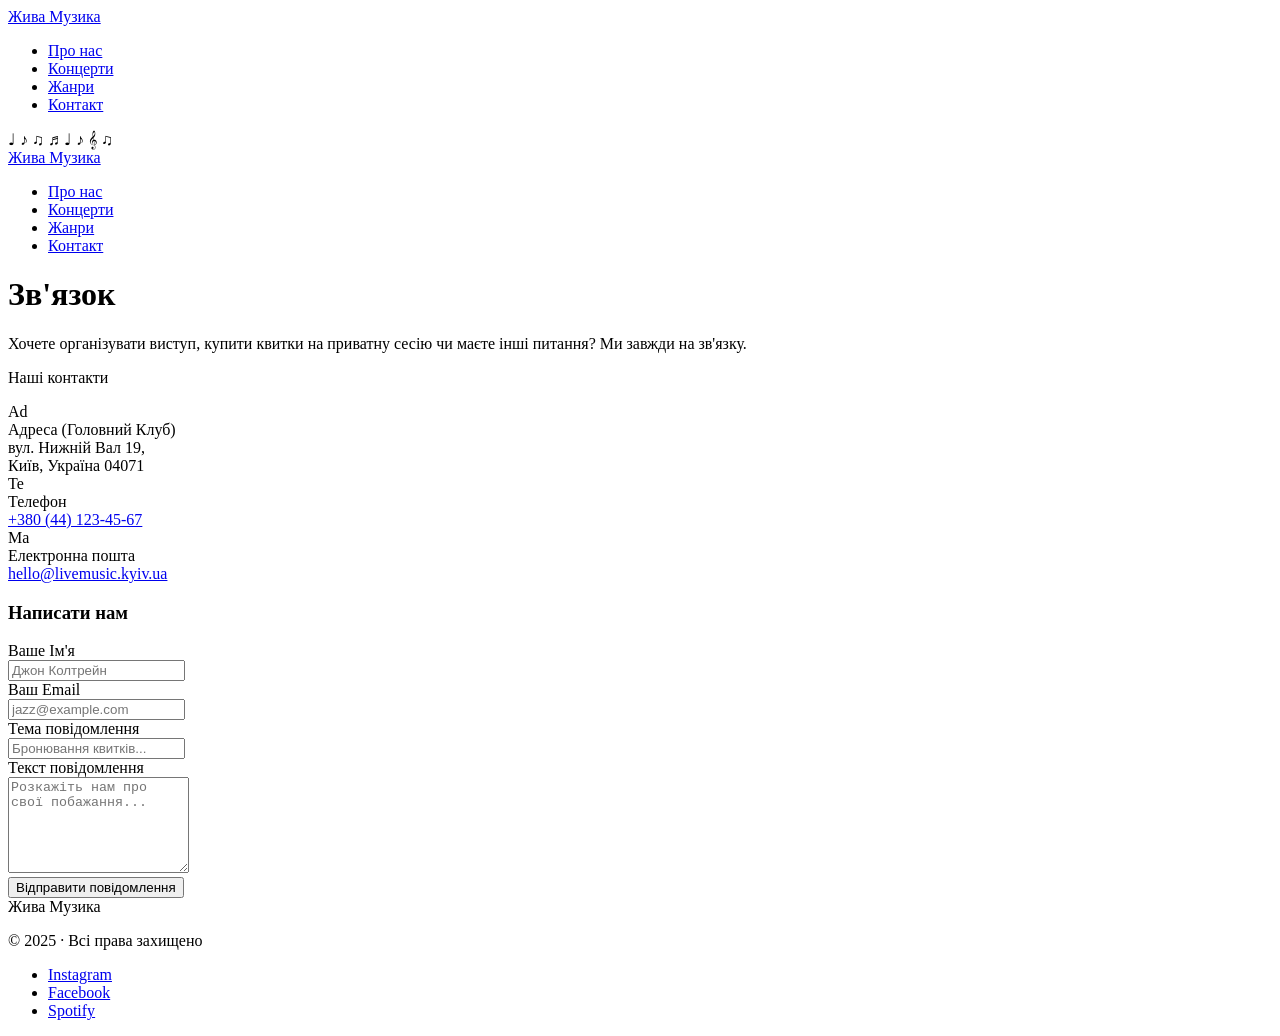
==== about.html @ 717105fa "Create about.html" ====
<!DOCTYPE html>
<html lang="uk">
<head>
  <meta charset="UTF-8" />
  <meta name="viewport" content="width=device-width, initial-scale=1.0" />
  <title>Контакти — Жива Музика</title>
  
  <link rel="preconnect" href="https://fonts.googleapis.com" />
  <link rel="preconnect" href="https://fonts.gstatic.com" crossorigin />
  <link href="https://fonts.googleapis.com/css2?family=Cormorant+Garamond:ital,wght@0,300;0,400;0,600;1,300;1,400&family=Montserrat:wght@200;300;400&display=swap" rel="stylesheet" />
  <link rel="stylesheed" href="style1.css">

</head>
<body>

  <!-- NAV -->
<nav>
  <a href="index.html" class="nav-logo">Жива Музика</a>
  <ul class="nav-links">
    <li><a href="#about-section">Про нас</a></li>
    <li><a href="#events-section">Концерти</a></li>
    <li><a href="genres.html">Жанри</a></li>
    <li><a href="about.html">Контакт</a></li>
  </ul>
</nav>
  
  <!-- Floating music notes -->
  <div class="float-notes" aria-hidden="true">
    <span class="note">♩</span>
    <span class="note">♪</span>
    <span class="note">♫</span>
    <span class="note">♬</span>
    <span class="note">♩</span>
    <span class="note">♪</span>
    <span class="note">𝄞</span>
    <span class="note">♫</span>
  </div>

  <!-- Animated background grid -->
  <div class="bg-grid" aria-hidden="true"></div>
  <div class="vignette" aria-hidden="true"></div>

  <!-- НАВІГАЦІЯ -->
  <nav>
    <a href="index.html" class="nav-logo">Жива Музика</a>
    <ul class="nav-links">
      <li><a href="index.html#about-section">Про нас</a></li>
      <li><a href="index.html#events-section">Концерти</a></li>
      <li><a href="index.html#genres-section">Жанри</a></li>
      <li><a href="contact.html" class="active">Контакт</a></li>
    </ul>
  </nav>

  <!-- PAGE HEADER -->
  <header class="page-header">
    <div class="orb orb-1" aria-hidden="true"></div>
    <div class="orb orb-2" aria-hidden="true"></div>
    <div class="orb orb-3" aria-hidden="true"></div>
    <div class="header-line" aria-hidden="true"></div>
    <div class="header-line" aria-hidden="true"></div>
    <h1 class="page-title">Зв'язок</h1>
    <p class="page-subtitle">Хочете організувати виступ, купити квитки на приватну сесію чи маєте інші питання? Ми завжди на зв'язку.</p>
  </header>

  <!-- MAIN -->
  <main>
    <div class="contact-container">

      <!-- LEFT: Info -->
      <div class="contact-info">
        <p class="section-label">Наші контакти</p>

        <!-- Waveform decoration -->
        <div class="waveform" aria-hidden="true">
          <div class="wave-bar"></div><div class="wave-bar"></div>
          <div class="wave-bar"></div><div class="wave-bar"></div>
          <div class="wave-bar"></div><div class="wave-bar"></div>
          <div class="wave-bar"></div><div class="wave-bar"></div>
          <div class="wave-bar"></div><div class="wave-bar"></div>
        </div>

        <div class="info-card">
          <div class="shimmer" aria-hidden="true"></div>
          <div class="info-icon">Ad</div>
          <div class="info-title">Адреса (Головний Клуб)</div>
          <div class="info-text">вул. Нижній Вал 19,<br>Київ, Україна 04071</div>
        </div>

        <div class="info-card">
          <div class="shimmer" aria-hidden="true"></div>
          <div class="info-icon">Te</div>
          <div class="info-title">Телефон</div>
          <div class="info-text"><a href="tel:+380441234567">+380 (44) 123-45-67</a></div>
        </div>

        <div class="info-card">
          <div class="shimmer" aria-hidden="true"></div>
          <div class="info-icon">Ma</div>
          <div class="info-title">Електронна пошта</div>
          <div class="info-text"><a href="mailto:hello@livemusic.kyiv.ua">hello@livemusic.kyiv.ua</a></div>
        </div>
      </div>

      <!-- RIGHT: Form -->
      <div class="contact-form">
        <h3>Написати нам</h3>

        <form action="#" method="POST">
          <div class="form-group">
            <label for="name">Ваше Ім'я</label>
            <div class="input-wrap">
              <input type="text" id="name" name="name" placeholder="Джон Колтрейн" required />
            </div>
          </div>

          <div class="form-group">
            <label for="email">Ваш Email</label>
            <div class="input-wrap">
              <input type="email" id="email" name="email" placeholder="jazz@example.com" required />
            </div>
          </div>

          <div class="form-group">
            <label for="subject">Тема повідомлення</label>
            <div class="input-wrap">
              <input type="text" id="subject" name="subject" placeholder="Бронювання квитків..." required />
            </div>
          </div>

          <div class="form-group">
            <label for="message">Текст повідомлення</label>
            <div class="input-wrap">
              <textarea id="message" name="message" rows="6" placeholder="Розкажіть нам про свої побажання..." required></textarea>
            </div>
          </div>

          <button type="submit" class="btn-submit">
            <span>Відправити повідомлення</span>
          </button>
        </form>
      </div>

    </div>
  </main>

  <!-- FOOTER -->
  <footer>
    <span class="footer-logo">Жива Музика</span>
    <p class="footer-copy">© 2025 · Всі права захищено</p>
    <ul class="footer-links">
      <li><a href="#">Instagram</a></li>
      <li><a href="#">Facebook</a></li>
      <li><a href="#">Spotify</a></li>
    </ul>
  </footer>

</body>
</html>
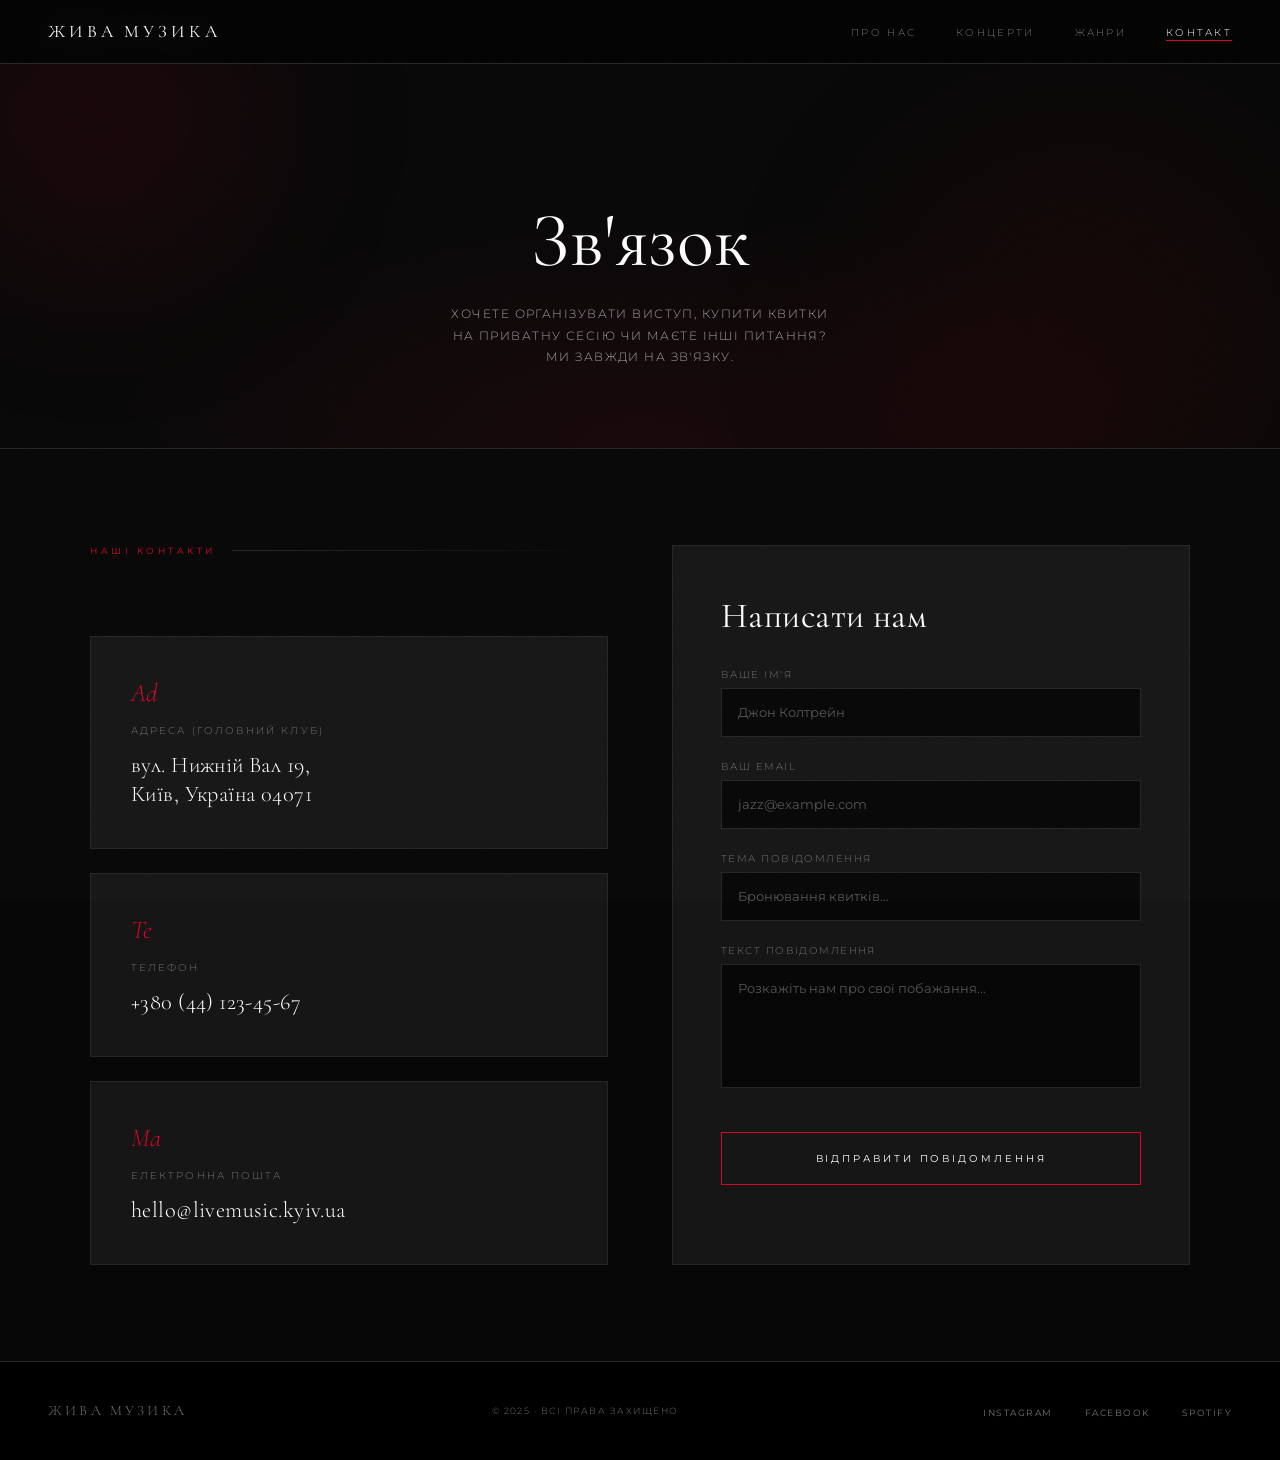
==== commit 53b323ab: "Update about.html" ====
--- a/about.html
+++ b/about.html
@@ -9,7 +9,7 @@
   <link rel="preconnect" href="https://fonts.googleapis.com" />
   <link rel="preconnect" href="https://fonts.gstatic.com" crossorigin />
   <link href="https://fonts.googleapis.com/css2?family=Cormorant+Garamond:ital,wght@0,300;0,400;0,600;1,300;1,400&family=Montserrat:wght@200;300;400&display=swap" rel="stylesheet" />
-  <link rel="stylesheed" href="style1.css">
+  <link rel="stylesheet" href="style1.css">
 
 </head>
 <body>
--- a/style1.css
+++ b/style1.css
@@ -0,0 +1,188 @@
+ :root {
+      /* СПІЛЬНІ ТЕМНІ ТА ЧЕРВОНІ КОЛЬОРИ (як на головній) */
+      --bg:      #070707;
+      --surface: #111111;
+      --card:    #161616;
+      --border:  #262626;
+      --muted:   #737373;
+      --soft:    #a3a3a3;
+      --text:    #d4d4d4;
+      --bright:  #ffffff;
+      
+      --accent:  #d90429; 
+      --accent2: #ef233c; 
+      --gold:    #8b0000; 
+    }
+ 
+    *, *::before, *::after { box-sizing: border-box; margin: 0; padding: 0; }
+    html { scroll-behavior: smooth; }
+ 
+    body {
+      background: var(--bg);
+      color: var(--text);
+      font-family: 'Montserrat', sans-serif;
+      font-weight: 300;
+      font-size: 14px;
+      letter-spacing: 0.03em;
+      overflow-x: hidden;
+      display: flex;
+      flex-direction: column;
+      min-height: 100vh;
+    }
+ 
+    /* ── FILM GRAIN (Легкий кіно-шум) ── */
+    body::before {
+      content: ''; position: fixed; inset: 0; z-index: 200; pointer-events: none; opacity: 0.035;
+      background-image: url("data:image/svg+xml,%3Csvg viewBox='0 0 200 200' xmlns='http://www.w3.org/2000/svg'%3E%3Cfilter id='n'%3E%3CfeTurbulence type='fractalNoise' baseFrequency='0.9' numOctaves='4' stitchTiles='stitch'/%3E%3C/filter%3E%3Crect width='100%25' height='100%25' filter='url(%23n)'/%3E%3C/svg%3E");
+      background-size: 180px; animation: grain 0.35s steps(1) infinite;
+    }
+    @keyframes grain {
+      0%,100%{background-position:0 0}10%{background-position:-5% -10%}
+      20%{background-position:-15% 5%}30%{background-position:7% -25%}
+      40%{background-position:-5% 25%}50%{background-position:-15% 10%}
+      60%{background-position:15% 0}70%{background-position:0 15%}
+      80%{background-position:3% 35%}90%{background-position:-10% 10%}
+    }
+ 
+    /* ═══ НАВІГАЦІЯ (СПІЛЬНА) ═══ */
+    nav {
+      position: fixed; top: 0; left: 0; right: 0; z-index: 100;
+      display: flex; justify-content: space-between; align-items: center;
+      padding: 1.3rem 3rem; background: rgba(3, 3, 3, 0.85); backdrop-filter: blur(18px);
+      border-bottom: 1px solid var(--border);
+    }
+    .nav-logo {
+      font-family: 'Cormorant Garamond', serif; font-size: 1.1rem; font-weight: 400;
+      letter-spacing: 0.22em; text-transform: uppercase; color: var(--bright); text-decoration: none; position: relative;
+    }
+    .nav-logo::after { content: ''; position: absolute; left: 0; bottom: -3px; width: 0; height: 1px; background: var(--accent); transition: width 0.4s ease; }
+    .nav-logo:hover::after { width: 100%; }
+ 
+    .nav-links { display: flex; gap: 2.5rem; list-style: none; }
+    .nav-links a {
+      text-decoration: none; color: var(--muted); font-size: 0.65rem; letter-spacing: 0.22em; text-transform: uppercase; transition: color 0.3s; position: relative; padding-bottom: 2px;
+    }
+    /* Посилання, що вказує на поточну сторінку (Контакти) */
+    .nav-links a.active { color: var(--bright); }
+    .nav-links a.active::after { width: 100%; }
+    
+    .nav-links a::after { content: ''; position: absolute; left: 0; bottom: 0; width: 0; height: 1px; background: var(--accent); transition: width 0.35s ease; }
+    .nav-links a:hover { color: var(--bright); }
+    .nav-links a:hover::after { width: 100%; }
+ 
+    /* ═══ HEADER СТОРІНКИ ═══ */
+    .page-header {
+      padding: 11rem 3rem 5rem;
+      text-align: center;
+      position: relative;
+      background: radial-gradient(ellipse 60% 80% at 50% 100%, rgba(217, 4, 41, 0.08) 0%, var(--bg) 70%);
+      border-bottom: 1px solid var(--border);
+      overflow: hidden;
+    }
+    
+    /* Декоративні червоні сяйва (Орби) */
+    .orb { position: absolute; border-radius: 50%; filter: blur(90px); pointer-events: none; }
+    .orb-1 { width: 300px; height: 300px; background: rgba(217, 4, 41, 0.1); top: -50px; left: -50px; animation: orbPulse 8s ease-in-out infinite alternate; }
+    .orb-2 { width: 400px; height: 400px; background: rgba(139, 0, 0, 0.1); bottom: -100px; right: 0; animation: orbPulse 10s ease-in-out infinite alternate-reverse; }
+    @keyframes orbPulse { from { transform: scale(1); opacity: 0.7;} to { transform: scale(1.2); opacity: 1;} }
+
+    .page-title {
+      font-family: 'Cormorant Garamond', serif;
+      font-size: clamp(3rem, 6vw, 5rem);
+      font-weight: 400; color: var(--bright);
+      margin-bottom: 1rem; position: relative; z-index: 2;
+    }
+    .page-subtitle {
+      font-size: 0.75rem; letter-spacing: 0.12em; color: var(--soft); text-transform: uppercase;
+      max-width: 400px; margin: 0 auto; line-height: 1.8; position: relative; z-index: 2;
+    }
+
+    /* ═══ ГОЛОВНИЙ БЛОК КОНТАКТІВ ═══ */
+    main { flex: 1; padding: 6rem 3rem; position: relative; z-index: 5; }
+    
+    .contact-container {
+      max-width: 1100px; margin: 0 auto;
+      display: grid; grid-template-columns: 1fr 1fr; gap: 4rem;
+    }
+
+    /* Ліва колонка (Інформація) */
+    .contact-info { display: flex; flex-direction: column; gap: 1.5rem; }
+    
+    .section-label {
+      font-size: 0.58rem; letter-spacing: 0.38em; text-transform: uppercase; color: var(--accent); margin-bottom: 2rem; font-weight: 400; display: flex; align-items: center; gap: 1rem;
+    }
+    .section-label::after { content: ''; flex: 1; height: 1px; background: linear-gradient(to right, var(--border), transparent); }
+
+    .info-card {
+      background: var(--card); padding: 2.5rem; border: 1px solid var(--border);
+      position: relative; overflow: hidden; transition: background 0.3s;
+    }
+    .info-card:hover { background: #160a0b; }
+    .info-card::after {
+      content: ''; position: absolute; left: 0; bottom: 0; width: 0; height: 2px;
+      background: linear-gradient(to right, var(--accent2), var(--accent)); transition: width 0.4s ease;
+    }
+    .info-card:hover::after { width: 100%; }
+
+    .info-icon { font-family: 'Cormorant Garamond', serif; font-size: 1.6rem; font-style: italic; color: var(--accent); margin-bottom: 1rem; }
+    .info-title { font-size: 0.65rem; letter-spacing: 0.2em; text-transform: uppercase; color: var(--muted); margin-bottom: 0.8rem; }
+    .info-text { font-family: 'Cormorant Garamond', serif; font-size: 1.4rem; color: var(--bright); line-height: 1.3; }
+    .info-text a { color: var(--bright); text-decoration: none; transition: color 0.3s; }
+    .info-text a:hover { color: var(--accent2); }
+
+    /* Права колонка (Форма) */
+    .contact-form {
+      background: var(--card); border: 1px solid var(--border); padding: 3rem;
+      position: relative;
+    }
+    
+    .contact-form h3 { font-family: 'Cormorant Garamond', serif; font-size: 2.2rem; font-weight: 400; color: var(--bright); margin-bottom: 2rem; }
+    
+    .form-group { margin-bottom: 1.5rem; position: relative; }
+    .form-group label { display: block; font-size: 0.6rem; letter-spacing: 0.15em; text-transform: uppercase; color: var(--muted); margin-bottom: 0.5rem; }
+    
+    .form-group input, .form-group textarea {
+      width: 100%; background: var(--bg); border: 1px solid var(--border); padding: 1rem;
+      font-family: 'Montserrat', sans-serif; font-size: 0.8rem; color: var(--bright);
+      outline: none; transition: border-color 0.3s, box-shadow 0.3s; resize: none;
+    }
+    .form-group input:focus, .form-group textarea:focus { border-color: var(--accent); box-shadow: 0 0 15px rgba(217, 4, 41, 0.15); }
+    .form-group input::placeholder, .form-group textarea::placeholder { color: #555; }
+
+    /* Кнопка */
+    .btn-submit {
+      display: inline-block; width: 100%; padding: 1.2rem; border: 1px solid var(--accent);
+      background: transparent; color: var(--bright); text-align: center; cursor: pointer;
+      font-family: 'Montserrat', sans-serif; font-size: 0.65rem; letter-spacing: 0.28em; text-transform: uppercase;
+      position: relative; overflow: hidden; transition: color 0.4s; margin-top: 1rem;
+    }
+    .btn-submit::before {
+      content: ''; position: absolute; inset: 0; background: var(--accent); transform: scaleY(0); transform-origin: bottom; transition: transform 0.4s ease; z-index: -1;
+    }
+    .btn-submit:hover { color: #fff; }
+    .btn-submit:hover::before { transform: scaleY(1); }
+    .btn-submit span { position: relative; z-index: 1; }
+
+    /* ═══ FOOTER (СПІЛЬНИЙ) ═══ */
+    footer { border-top: 1px solid var(--border); padding: 2.5rem 3rem; display: flex; justify-content: space-between; align-items: center; background: #000; margin-top: auto; }
+    .footer-logo { font-family: 'Cormorant Garamond', serif; font-size: 0.9rem; letter-spacing: 0.22em; text-transform: uppercase; color: var(--muted); }
+    .footer-copy { font-size: 0.58rem; letter-spacing: 0.16em; color: var(--muted); text-transform: uppercase; }
+    .footer-links { display: flex; gap: 2rem; list-style: none; }
+    .footer-links a { font-size: 0.58rem; letter-spacing: 0.16em; text-transform: uppercase; font-weight: 400; color: var(--muted); text-decoration: none; transition: color 0.3s; position: relative; }
+    .footer-links a::after { content: ''; position: absolute; left: 0; bottom: -2px; width: 0; height: 1px; background: var(--accent); transition: width 0.35s; }
+    .footer-links a:hover { color: var(--bright); }
+    .footer-links a:hover::after { width: 100%; }
+
+    /* ═══ RESPONSIVE ═══ */
+    @media (max-width: 900px) {
+      .contact-container { grid-template-columns: 1fr; gap: 3rem; }
+    }
+    @media (max-width: 768px) {
+      nav { padding: 1.1rem 1.5rem; flex-wrap: wrap; justify-content: center; gap: 1rem;}
+      .nav-logo { display: block; text-align: center; width: 100%; }
+      .nav-links { gap: 1rem; }
+      .page-header { padding: 10rem 1.5rem 4rem; }
+      main { padding: 4rem 1.5rem; }
+      .contact-form { padding: 2rem 1.5rem; }
+      footer { flex-direction: column; gap: 1.5rem; text-align: center; }
+    }
